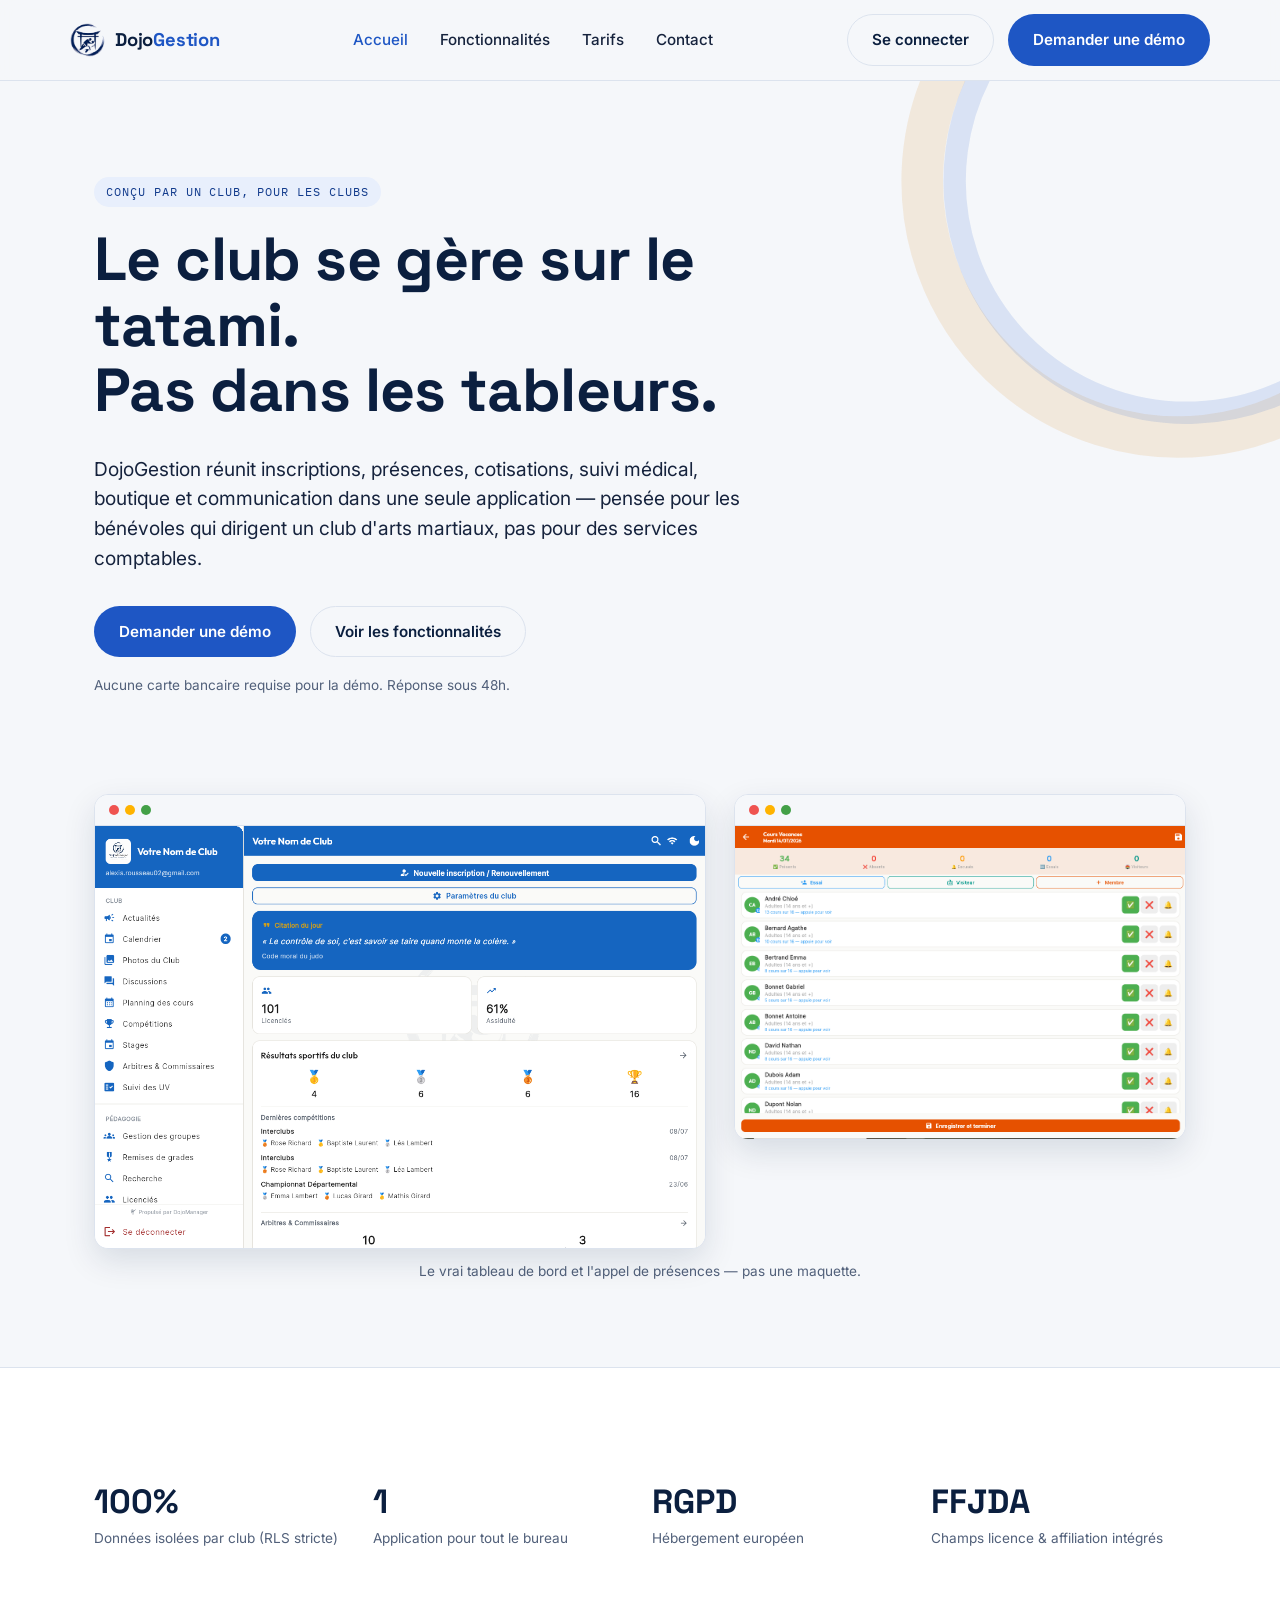
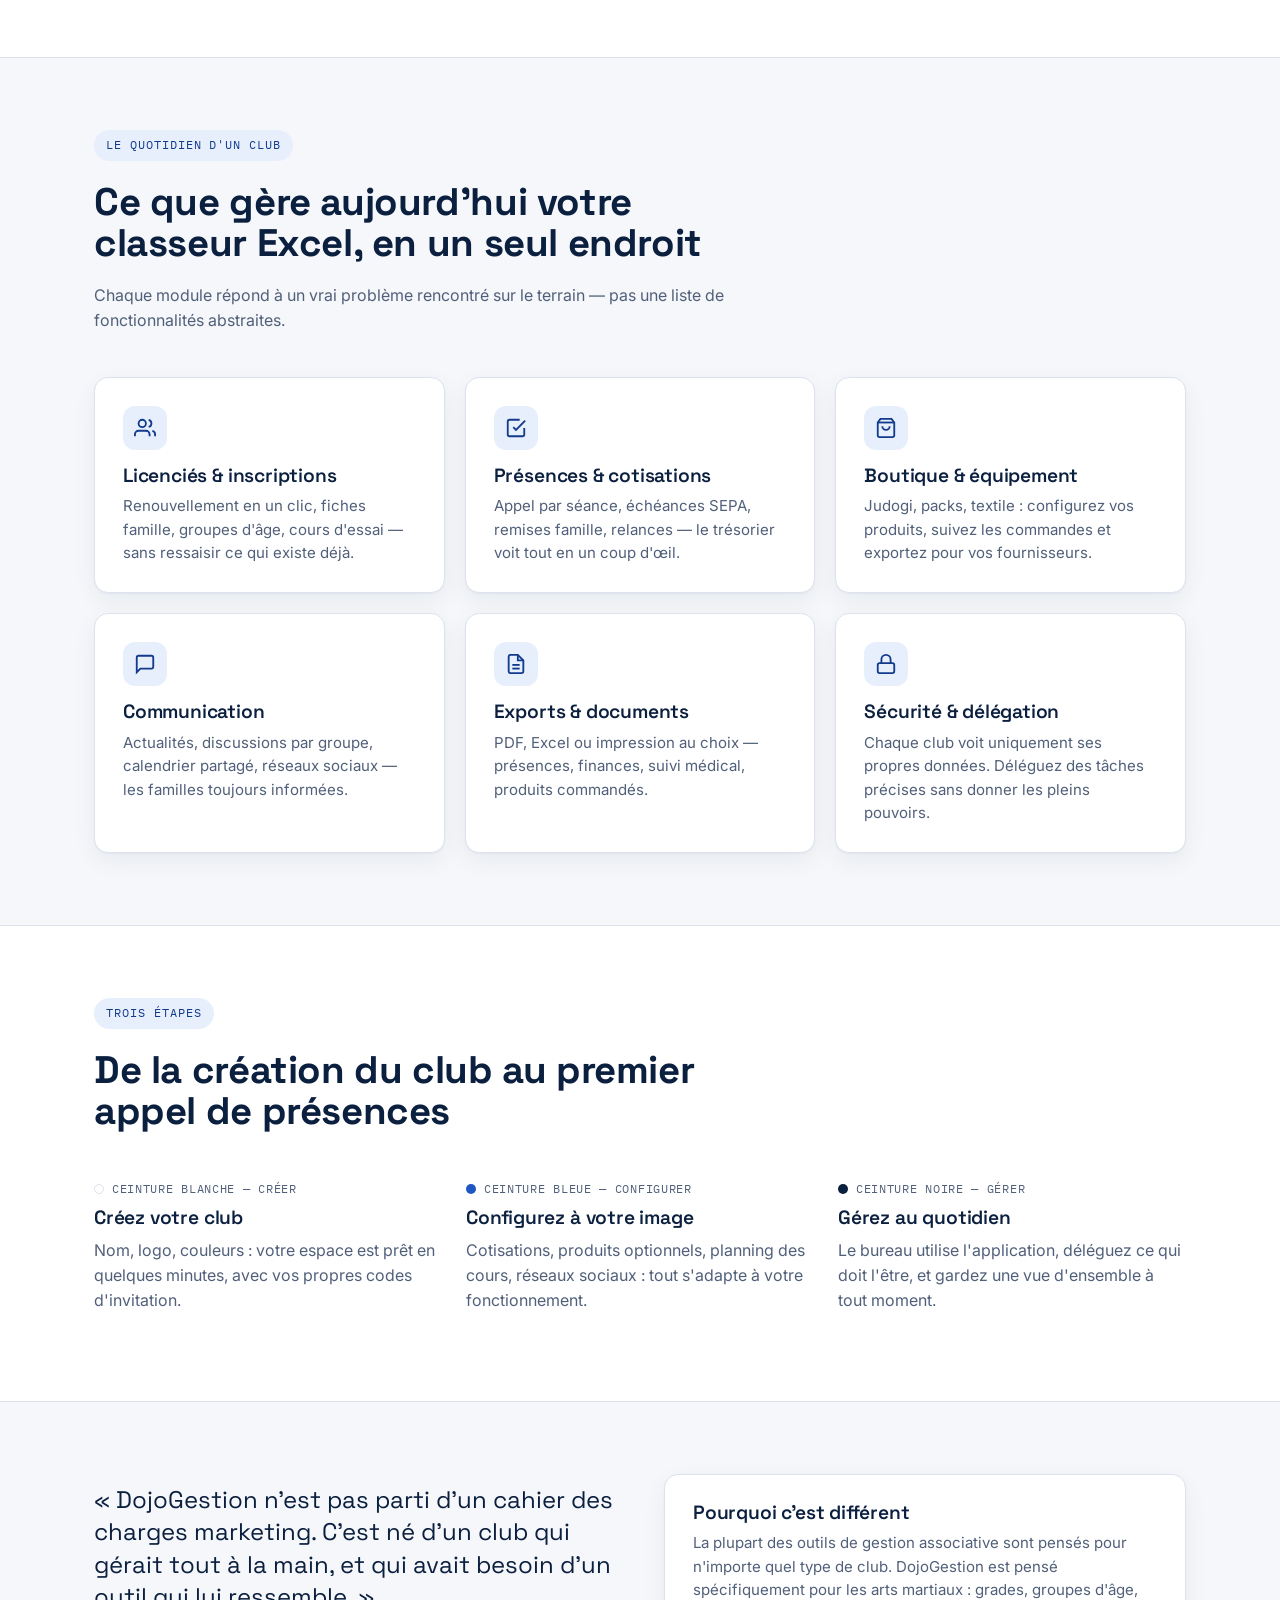
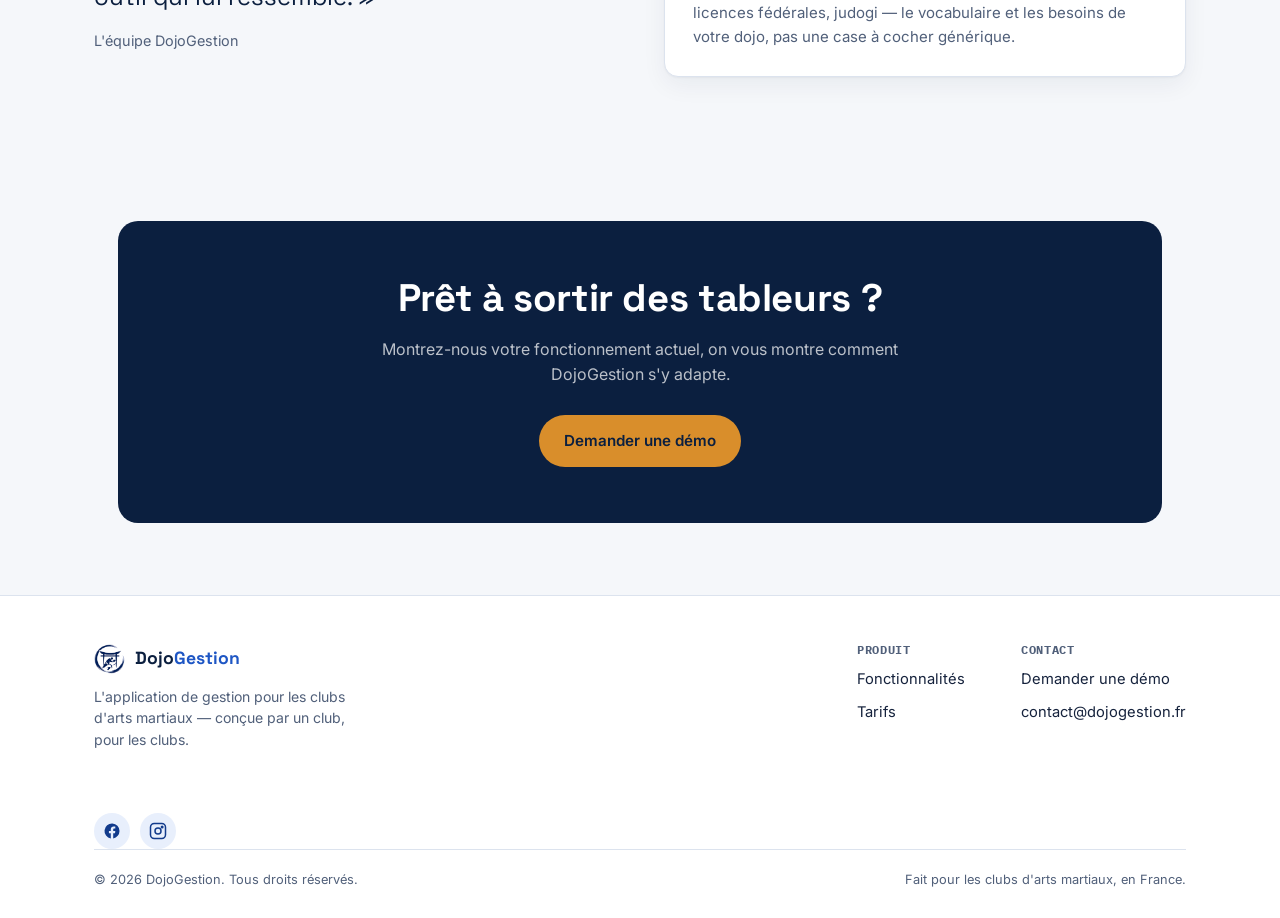
==== index.html @ 2e0feb03 "premier commit du site" ====
<!DOCTYPE html>
<html lang="fr">
<head>
<meta charset="UTF-8">
<meta name="viewport" content="width=device-width, initial-scale=1.0">
<title>DojoGestion — L'application de gestion pour les clubs d'arts martiaux</title>
<meta name="description" content="DojoGestion gère les inscriptions, présences, cotisations, boutique et communication de votre club d'arts martiaux — conçu par un club, pour les clubs.">
<link rel="icon" type="image/png" href="assets/favicon-32.png">
<link rel="apple-touch-icon" href="assets/apple-touch-icon.png">
<link rel="preconnect" href="https://fonts.googleapis.com">
<link href="https://fonts.googleapis.com/css2?family=Space+Grotesk:wght@500;600;700&family=Inter:wght@400;500;600;700&family=IBM+Plex+Mono:wght@500&display=swap" rel="stylesheet">
<link rel="stylesheet" href="styles.css">
</head>
<body>

<header class="site-header">
  <div class="container nav">
    <a href="index.html" class="nav-logo">
      <img src="assets/icon-mark.png" alt="">
      <span class="nav-logo-text"><span class="part-dojo">Dojo</span><span class="part-gestion">Gestion</span></span>
    </a>
    <nav class="nav-links" id="nav-links">
      <a href="index.html" class="active">Accueil</a>
      <a href="fonctionnalites.html">Fonctionnalités</a>
      <a href="tarifs.html">Tarifs</a>
      <a href="contact.html">Contact</a>
    </nav>
    <div class="nav-cta">
      <a href="contact.html" class="btn btn-ghost">Se connecter</a>
      <a href="contact.html" class="btn btn-primary">Demander une démo</a>
      <button class="nav-toggle" id="nav-toggle" aria-label="Ouvrir le menu" aria-expanded="false">
        <svg viewBox="0 0 24 24" fill="none" stroke="currentColor" stroke-width="2"><path d="M3 6h18M3 12h18M3 18h18"/></svg>
      </button>
    </div>
  </div>
</header>

<section class="hero">
  <svg class="hero-enso" viewBox="0 0 400 400" aria-hidden="true">
    <path d="M 200 40 A 160 160 0 1 1 55 130" fill="none" stroke="#D98E2B" stroke-width="26" stroke-linecap="round" opacity="0.16"/>
    <path d="M 210 55 A 145 145 0 1 1 80 125" fill="none" stroke="#1E56C4" stroke-width="14" stroke-linecap="round" opacity="0.14"/>
  </svg>
  <div class="container">
    <div class="hero-inner">
      <span class="eyebrow">Conçu par un club, pour les clubs</span>
      <h1>Le club se gère sur le tatami.<br>Pas dans les tableurs.</h1>
      <p class="lead">DojoGestion réunit inscriptions, présences, cotisations, suivi médical, boutique et communication dans une seule application — pensée pour les bénévoles qui dirigent un club d'arts martiaux, pas pour des services comptables.</p>
      <div class="hero-actions">
        <a href="contact.html" class="btn btn-primary">Demander une démo</a>
        <a href="fonctionnalites.html" class="btn btn-ghost">Voir les fonctionnalités</a>
      </div>
      <p class="hero-note">Aucune carte bancaire requise pour la démo. Réponse sous 48h.</p>
    </div>
  </div>
</section>

<section style="padding-top: 0;">
  <div class="container">
    <div class="showcase">
      <div class="browser-frame reveal">
        <div class="bar">
          <span class="dot-red"></span><span class="dot-amber"></span><span class="dot-green"></span>
        </div>
        <img src="assets/screenshots/dashboard.png" alt="Tableau de bord DojoGestion : licenciés, assiduité, résultats sportifs et dernières compétitions du club">
      </div>
      <div class="browser-frame reveal">
        <div class="bar">
          <span class="dot-red"></span><span class="dot-amber"></span><span class="dot-green"></span>
        </div>
        <img src="assets/screenshots/appel.png" alt="Appel de présences DojoGestion : liste des licenciés avec présent, absent ou excusé en un clic">
      </div>
    </div>
    <p class="showcase-caption">Le vrai tableau de bord et l'appel de présences — pas une maquette.</p>
  </div>
</section>

<section class="bg-paper">
  <div class="container">
    <div class="stat-bar">
      <div class="stat">
        <div class="stat-num">100%</div>
        <div class="stat-label">Données isolées par club (RLS stricte)</div>
      </div>
      <div class="stat">
        <div class="stat-num">1</div>
        <div class="stat-label">Application pour tout le bureau</div>
      </div>
      <div class="stat">
        <div class="stat-num">RGPD</div>
        <div class="stat-label">Hébergement européen</div>
      </div>
      <div class="stat">
        <div class="stat-num">FFJDA</div>
        <div class="stat-label">Champs licence &amp; affiliation intégrés</div>
      </div>
    </div>
  </div>
</section>

<section>
  <div class="container">
    <div class="section-head">
      <span class="eyebrow">Le quotidien d'un club</span>
      <h2>Ce que gère aujourd'hui votre classeur Excel, en un seul endroit</h2>
      <p>Chaque module répond à un vrai problème rencontré sur le terrain — pas une liste de fonctionnalités abstraites.</p>
    </div>
    <div class="grid grid-3">
      <div class="card reveal">
        <div class="card-icon"><svg viewBox="0 0 24 24" fill="none" stroke="currentColor" stroke-width="2"><path d="M17 21v-2a4 4 0 0 0-4-4H5a4 4 0 0 0-4 4v2"/><circle cx="9" cy="7" r="4"/><path d="M23 21v-2a4 4 0 0 0-3-3.87"/><path d="M16 3.13a4 4 0 0 1 0 7.75"/></svg></div>
        <h3>Licenciés &amp; inscriptions</h3>
        <p>Renouvellement en un clic, fiches famille, groupes d'âge, cours d'essai — sans ressaisir ce qui existe déjà.</p>
      </div>
      <div class="card reveal">
        <div class="card-icon"><svg viewBox="0 0 24 24" fill="none" stroke="currentColor" stroke-width="2"><path d="M9 11l3 3L22 4"/><path d="M21 12v7a2 2 0 0 1-2 2H5a2 2 0 0 1-2-2V5a2 2 0 0 1 2-2h11"/></svg></div>
        <h3>Présences &amp; cotisations</h3>
        <p>Appel par séance, échéances SEPA, remises famille, relances — le trésorier voit tout en un coup d'œil.</p>
      </div>
      <div class="card reveal">
        <div class="card-icon"><svg viewBox="0 0 24 24" fill="none" stroke="currentColor" stroke-width="2"><path d="M6 2 3 6v14a2 2 0 0 0 2 2h14a2 2 0 0 0 2-2V6l-3-4Z"/><path d="M3 6h18"/><path d="M16 10a4 4 0 0 1-8 0"/></svg></div>
        <h3>Boutique &amp; équipement</h3>
        <p>Judogi, packs, textile : configurez vos produits, suivez les commandes et exportez pour vos fournisseurs.</p>
      </div>
      <div class="card reveal">
        <div class="card-icon"><svg viewBox="0 0 24 24" fill="none" stroke="currentColor" stroke-width="2"><path d="M21 15a2 2 0 0 1-2 2H7l-4 4V5a2 2 0 0 1 2-2h14a2 2 0 0 1 2 2z"/></svg></div>
        <h3>Communication</h3>
        <p>Actualités, discussions par groupe, calendrier partagé, réseaux sociaux — les familles toujours informées.</p>
      </div>
      <div class="card reveal">
        <div class="card-icon"><svg viewBox="0 0 24 24" fill="none" stroke="currentColor" stroke-width="2"><path d="M14 2H6a2 2 0 0 0-2 2v16a2 2 0 0 0 2 2h12a2 2 0 0 0 2-2V8z"/><path d="M14 2v6h6"/><path d="M16 13H8"/><path d="M16 17H8"/></svg></div>
        <h3>Exports &amp; documents</h3>
        <p>PDF, Excel ou impression au choix — présences, finances, suivi médical, produits commandés.</p>
      </div>
      <div class="card reveal">
        <div class="card-icon"><svg viewBox="0 0 24 24" fill="none" stroke="currentColor" stroke-width="2"><rect x="3" y="11" width="18" height="11" rx="2"/><path d="M7 11V7a5 5 0 0 1 10 0v4"/></svg></div>
        <h3>Sécurité &amp; délégation</h3>
        <p>Chaque club voit uniquement ses propres données. Déléguez des tâches précises sans donner les pleins pouvoirs.</p>
      </div>
    </div>
  </div>
</section>

<section class="bg-paper">
  <div class="container">
    <div class="section-head">
      <span class="eyebrow">Trois étapes</span>
      <h2>De la création du club au premier appel de présences</h2>
    </div>
    <div class="belt-steps">
      <div class="belt-step reveal">
        <span class="belt-tag"><span class="belt-dot white"></span>Ceinture blanche — Créer</span>
        <h3>Créez votre club</h3>
        <p>Nom, logo, couleurs : votre espace est prêt en quelques minutes, avec vos propres codes d'invitation.</p>
      </div>
      <div class="belt-step reveal">
        <span class="belt-tag"><span class="belt-dot blue"></span>Ceinture bleue — Configurer</span>
        <h3>Configurez à votre image</h3>
        <p>Cotisations, produits optionnels, planning des cours, réseaux sociaux : tout s'adapte à votre fonctionnement.</p>
      </div>
      <div class="belt-step reveal">
        <span class="belt-tag"><span class="belt-dot black"></span>Ceinture noire — Gérer</span>
        <h3>Gérez au quotidien</h3>
        <p>Le bureau utilise l'application, déléguez ce qui doit l'être, et gardez une vue d'ensemble à tout moment.</p>
      </div>
    </div>
  </div>
</section>

<section>
  <div class="container">
    <div class="origin reveal">
      <div>
        <p class="origin-quote">« DojoGestion n'est pas parti d'un cahier des charges marketing. C'est né d'un club qui gérait tout à la main, et qui avait besoin d'un outil qui lui ressemble. »</p>
        <p class="origin-role">L'équipe DojoGestion</p>
      </div>
      <div>
        <div class="card">
          <h3>Pourquoi c'est différent</h3>
          <p>La plupart des outils de gestion associative sont pensés pour n'importe quel type de club. DojoGestion est pensé spécifiquement pour les arts martiaux : grades, groupes d'âge, licences fédérales, judogi — le vocabulaire et les besoins de votre dojo, pas une case à cocher générique.</p>
        </div>
      </div>
    </div>
  </div>
</section>

<section>
  <div class="container">
    <div class="cta-band">
      <h2>Prêt à sortir des tableurs ?</h2>
      <p>Montrez-nous votre fonctionnement actuel, on vous montre comment DojoGestion s'y adapte.</p>
      <a href="contact.html" class="btn btn-primary">Demander une démo</a>
    </div>
  </div>
</section>

<footer class="site-footer">
  <div class="container">
    <div class="footer-top">
      <div>
        <div class="footer-logo">
          <img src="assets/icon-mark.png" alt="">
          <span class="footer-logo-text"><span class="part-dojo">Dojo</span><span class="part-gestion">Gestion</span></span>
        </div>
        <p class="footer-tag">L'application de gestion pour les clubs d'arts martiaux — conçue par un club, pour les clubs.</p>
      </div>
      <div class="footer-links">
        <div class="footer-col">
          <h4>Produit</h4>
          <a href="fonctionnalites.html">Fonctionnalités</a>
          <a href="tarifs.html">Tarifs</a>
        </div>
        <div class="footer-col">
          <h4>Contact</h4>
          <a href="contact.html">Demander une démo</a>
          <a href="mailto:contact@dojogestion.fr">contact@dojogestion.fr</a>
        </div>
      </div>
    </div>
    <div class="footer-social">
      <!-- Remplacez # par vos vraies pages une fois créées -->
      <a href="#" aria-label="Facebook" target="_blank" rel="noopener">
        <svg viewBox="0 0 24 24" fill="currentColor"><path d="M22 12a10 10 0 1 0-11.6 9.9v-7H7.9V12h2.5V9.8c0-2.5 1.5-3.9 3.8-3.9 1.1 0 2.2.2 2.2.2v2.4h-1.2c-1.2 0-1.6.8-1.6 1.6V12h2.8l-.4 2.9h-2.4v7A10 10 0 0 0 22 12Z"/></svg>
      </a>
      <a href="#" aria-label="Instagram" target="_blank" rel="noopener">
        <svg viewBox="0 0 24 24" fill="none" stroke="currentColor" stroke-width="2"><rect x="2" y="2" width="20" height="20" rx="5"/><circle cx="12" cy="12" r="4"/><circle cx="17.5" cy="6.5" r="1"/></svg>
      </a>
    </div>
    <div class="footer-bottom">
      <span>© 2026 DojoGestion. Tous droits réservés.</span>
      <span>Fait pour les clubs d'arts martiaux, en France.</span>
    </div>
  </div>
</footer>

<script src="main.js"></script>
</body>
</html>
---- styles.css ----
/* ============================================================
   DojoGestion — Design tokens
   Palette dérivée du logo : marine profond + bleu judogi,
   fond "brume de tatami" quasi blanc, accent ambre (ceinture/
   médaille) réservé aux moments qui comptent.
   ============================================================ */

:root {
  --ink: #0B1F3F;
  --blue: #1E56C4;
  --blue-deep: #123B8C;
  --blue-soft: #E8EFFC;
  --mist: #F5F7FA;
  --paper: #FFFFFF;
  --gold: #D98E2B;
  --gold-soft: #FBEDD8;
  --line: #DCE3EE;
  --text: #16233D;
  --text-muted: #51607A;

  --font-display: 'Space Grotesk', sans-serif;
  --font-body: 'Inter', sans-serif;
  --font-mono: 'IBM Plex Mono', monospace;

  --radius: 14px;
  --radius-sm: 8px;
  --shadow-card: 0 1px 2px rgba(11, 31, 63, 0.04), 0 8px 24px rgba(11, 31, 63, 0.06);
  --shadow-lift: 0 12px 32px rgba(11, 31, 63, 0.12);
  --max: 1140px;
}

@media (prefers-reduced-motion: reduce) {
  * { animation-duration: 0.001ms !important; animation-iteration-count: 1 !important; transition-duration: 0.001ms !important; scroll-behavior: auto !important; }
}

* { box-sizing: border-box; }
html { scroll-behavior: smooth; }

body {
  margin: 0;
  font-family: var(--font-body);
  color: var(--text);
  background: var(--mist);
  line-height: 1.55;
  -webkit-font-smoothing: antialiased;
}

img { max-width: 100%; display: block; }

a { color: var(--blue); text-decoration: none; }
a:hover { color: var(--blue-deep); }

a:focus-visible,
button:focus-visible,
input:focus-visible,
textarea:focus-visible {
  outline: 3px solid var(--gold);
  outline-offset: 2px;
}

h1, h2, h3, h4 {
  font-family: var(--font-display);
  color: var(--ink);
  line-height: 1.08;
  margin: 0 0 0.5em;
  letter-spacing: -0.01em;
}

h1 { font-size: clamp(2.4rem, 5vw, 3.8rem); font-weight: 700; }
h2 { font-size: clamp(1.7rem, 3.2vw, 2.4rem); font-weight: 700; }
h3 { font-size: 1.2rem; font-weight: 600; }

p { margin: 0 0 1em; color: var(--text-muted); }
p.lead { font-size: 1.2rem; color: var(--text); }

.container {
  max-width: var(--max);
  margin: 0 auto;
  padding: 0 24px;
}

/* ---------- Buttons ---------- */
.btn {
  display: inline-flex;
  align-items: center;
  gap: 8px;
  font-family: var(--font-body);
  font-weight: 600;
  font-size: 0.95rem;
  padding: 13px 24px;
  border-radius: 999px;
  border: 1px solid transparent;
  cursor: pointer;
  transition: transform 0.15s ease, box-shadow 0.15s ease, background 0.15s ease, color 0.15s ease;
  white-space: nowrap;
}
.btn-primary { background: var(--blue); color: #fff; }
.btn-primary:hover { background: var(--blue-deep); color: #fff; transform: translateY(-1px); box-shadow: var(--shadow-lift); }
.btn-ghost { background: transparent; color: var(--ink); border-color: var(--line); }
.btn-ghost:hover { border-color: var(--blue); color: var(--blue); }
.btn-gold { background: var(--gold); color: var(--ink); }
.btn-gold:hover { background: #C67D1F; transform: translateY(-1px); box-shadow: var(--shadow-lift); }
.btn-block { width: 100%; justify-content: center; }

/* ---------- Header / Nav ---------- */
.site-header {
  position: sticky;
  top: 0;
  z-index: 40;
  background: rgba(245, 247, 250, 0.86);
  backdrop-filter: blur(10px);
  border-bottom: 1px solid var(--line);
}
.nav {
  display: flex;
  align-items: center;
  justify-content: space-between;
  padding: 14px 0;
}
.nav-logo { display: flex; align-items: center; gap: 10px; }
.nav-logo img { height: 34px; width: auto; }
.nav-logo-text {
  font-family: var(--font-display);
  font-size: 1.15rem;
  font-weight: 700;
  letter-spacing: -0.01em;
  white-space: nowrap;
}
.nav-logo-text .part-dojo { color: var(--ink); }
.nav-logo-text .part-gestion { color: var(--blue); }
.nav-links {
  display: flex;
  align-items: center;
  gap: 32px;
}
.nav-links a {
  color: var(--text);
  font-weight: 500;
  font-size: 0.95rem;
}
.nav-links a.active { color: var(--blue); }
.nav-cta { display: flex; align-items: center; gap: 14px; }
.nav-toggle {
  display: none;
  background: none;
  border: none;
  cursor: pointer;
  padding: 6px;
}
.nav-toggle svg { width: 26px; height: 26px; color: var(--ink); }

@media (max-width: 860px) {
  .nav-links {
    position: fixed;
    inset: 64px 0 0 0;
    background: var(--paper);
    flex-direction: column;
    align-items: flex-start;
    padding: 24px;
    gap: 20px;
    transform: translateY(-110%);
    transition: transform 0.25s ease;
    border-bottom: 1px solid var(--line);
  }
  .nav-links.open { transform: translateY(0); }
  .nav-toggle { display: inline-flex; }
  .nav-cta .btn-ghost { display: none; }
}

/* ---------- Hero + ensō signature ---------- */
.hero {
  position: relative;
  overflow: hidden;
  padding: 96px 0 72px;
}
.hero-enso {
  position: absolute;
  top: -220px;
  right: -220px;
  width: 640px;
  height: 640px;
  opacity: 0.9;
  pointer-events: none;
}
.hero-inner {
  position: relative;
  z-index: 1;
  max-width: 680px;
}
.eyebrow {
  display: inline-flex;
  align-items: center;
  gap: 8px;
  font-family: var(--font-mono);
  font-size: 0.75rem;
  letter-spacing: 0.08em;
  text-transform: uppercase;
  color: var(--blue-deep);
  background: var(--blue-soft);
  padding: 6px 12px;
  border-radius: 999px;
  margin-bottom: 20px;
}
.hero-actions {
  display: flex;
  gap: 14px;
  margin-top: 32px;
  flex-wrap: wrap;
}
.hero-note {
  margin-top: 18px;
  font-size: 0.85rem;
  color: var(--text-muted);
}

/* ---------- Sections ---------- */
section { padding: 72px 0; }
.section-head { max-width: 640px; margin-bottom: 44px; }
.section-head p { margin: 0; }

.bg-paper { background: var(--paper); border-top: 1px solid var(--line); border-bottom: 1px solid var(--line); }

/* ---------- Cards / grids ---------- */
.grid {
  display: grid;
  gap: 20px;
}
.grid-3 { grid-template-columns: repeat(3, 1fr); }
.grid-2 { grid-template-columns: repeat(2, 1fr); }
@media (max-width: 860px) {
  .grid-3, .grid-2 { grid-template-columns: 1fr; }
}

.card {
  background: var(--paper);
  border: 1px solid var(--line);
  border-radius: var(--radius);
  padding: 28px;
  box-shadow: var(--shadow-card);
}
.card-icon {
  width: 44px;
  height: 44px;
  border-radius: 12px;
  background: var(--blue-soft);
  color: var(--blue-deep);
  display: flex;
  align-items: center;
  justify-content: center;
  margin-bottom: 16px;
}
.card-icon svg { width: 22px; height: 22px; }
.card h3 { margin-bottom: 8px; }
.card p { margin: 0; font-size: 0.94rem; }

/* ---------- Belt journey (séquence réelle : onboarding) ---------- */
.belt-steps {
  display: grid;
  grid-template-columns: repeat(3, 1fr);
  gap: 24px;
}
@media (max-width: 860px) { .belt-steps { grid-template-columns: 1fr; } }
.belt-step { position: relative; padding-left: 0; }
.belt-tag {
  display: inline-flex;
  align-items: center;
  gap: 8px;
  font-family: var(--font-mono);
  font-size: 0.72rem;
  letter-spacing: 0.06em;
  text-transform: uppercase;
  color: var(--text-muted);
  margin-bottom: 10px;
}
.belt-dot { width: 10px; height: 10px; border-radius: 50%; display: inline-block; }
.belt-dot.white { background: #fff; border: 1.5px solid var(--line); }
.belt-dot.blue { background: var(--blue); }
.belt-dot.black { background: var(--ink); }

/* ---------- Feature list (fonctionnalités page) ---------- */
.feature-block { padding: 56px 0; border-top: 1px solid var(--line); }
.feature-block:first-of-type { border-top: none; }
.feature-grid {
  display: grid;
  grid-template-columns: 0.9fr 1.1fr;
  gap: 48px;
  align-items: start;
}
@media (max-width: 860px) { .feature-grid { grid-template-columns: 1fr; gap: 24px; } }
.feature-list { list-style: none; margin: 0; padding: 0; display: grid; gap: 14px; }
.feature-list li {
  display: flex;
  gap: 12px;
  align-items: flex-start;
  font-size: 0.96rem;
  color: var(--text);
}
.feature-list svg { flex-shrink: 0; width: 18px; height: 18px; color: var(--blue); margin-top: 3px; }

/* ---------- Stat bar ---------- */
.stat-bar {
  display: grid;
  grid-template-columns: repeat(4, 1fr);
  gap: 24px;
  padding: 36px 0;
}
@media (max-width: 860px) { .stat-bar { grid-template-columns: repeat(2, 1fr); } }
.stat { text-align: left; }
.stat-num { font-family: var(--font-display); font-size: 2.1rem; font-weight: 700; color: var(--ink); }
.stat-label { font-size: 0.85rem; color: var(--text-muted); }

/* ---------- Pricing ---------- */
.pricing-card {
  background: var(--paper);
  border: 1px solid var(--line);
  border-radius: var(--radius);
  padding: 36px;
  box-shadow: var(--shadow-card);
  text-align: center;
  max-width: 520px;
  margin: 0 auto;
}
.pricing-card .price-tag {
  font-family: var(--font-mono);
  font-size: 0.85rem;
  letter-spacing: 0.04em;
  text-transform: uppercase;
  color: var(--blue-deep);
  background: var(--blue-soft);
  display: inline-block;
  padding: 6px 14px;
  border-radius: 999px;
  margin-bottom: 18px;
}
.pricing-includes {
  text-align: left;
  list-style: none;
  margin: 24px 0;
  padding: 0;
  display: grid;
  gap: 10px;
}
.pricing-includes li { display: flex; gap: 10px; font-size: 0.94rem; color: var(--text); }
.pricing-includes svg { width: 18px; height: 18px; color: var(--blue); flex-shrink: 0; margin-top: 2px; }

.tier-grid { display: grid; grid-template-columns: repeat(3, 1fr); gap: 20px; margin-top: 48px; }
@media (max-width: 860px) { .tier-grid { grid-template-columns: 1fr; } }
.tier-card { background: var(--paper); border: 1px solid var(--line); border-radius: var(--radius); padding: 26px; }
.tier-card h3 { margin-bottom: 6px; }
.tier-card .tier-for { font-size: 0.85rem; color: var(--text-muted); margin-bottom: 16px; }

/* ---------- Origin story ---------- */
.origin {
  display: grid;
  grid-template-columns: 1fr 1fr;
  gap: 48px;
  align-items: center;
}
@media (max-width: 860px) { .origin { grid-template-columns: 1fr; } }
.origin-quote {
  font-family: var(--font-display);
  font-size: 1.5rem;
  color: var(--ink);
  line-height: 1.35;
  margin: 0 0 16px;
}
.origin-role { font-size: 0.9rem; color: var(--text-muted); }

/* ---------- CTA band ---------- */
.cta-band {
  background: var(--ink);
  color: #fff;
  border-radius: 20px;
  padding: 56px;
  text-align: center;
  margin: 0 24px;
}
.cta-band h2 { color: #fff; }
.cta-band p { color: rgba(255,255,255,0.72); max-width: 520px; margin: 0 auto 28px; }
.cta-band .btn-primary { background: var(--gold); color: var(--ink); }
.cta-band .btn-primary:hover { background: #C67D1F; }

/* ---------- Form ---------- */
.form-card {
  background: var(--paper);
  border: 1px solid var(--line);
  border-radius: var(--radius);
  padding: 36px;
  box-shadow: var(--shadow-card);
  max-width: 560px;
}
.field { margin-bottom: 18px; }
.field label {
  display: block;
  font-size: 0.85rem;
  font-weight: 600;
  color: var(--ink);
  margin-bottom: 6px;
}
.field .req { color: var(--gold); }
.field input,
.field textarea {
  width: 100%;
  font-family: var(--font-body);
  font-size: 0.95rem;
  padding: 12px 14px;
  border-radius: var(--radius-sm);
  border: 1px solid var(--line);
  background: var(--mist);
  color: var(--text);
}
.field textarea { resize: vertical; min-height: 110px; }
.field input:focus,
.field textarea:focus { outline: none; border-color: var(--blue); background: var(--paper); }

.form-status {
  margin-top: 16px;
  padding: 12px 14px;
  border-radius: var(--radius-sm);
  font-size: 0.9rem;
  display: none;
}
.form-status.show { display: block; }
.form-status.ok { background: #E6F4EA; color: #1E7A34; }
.form-status.err { background: #FBE7E7; color: #B3261E; }

/* ---------- Contact split ---------- */
.contact-grid {
  display: grid;
  grid-template-columns: 1fr 1fr;
  gap: 48px;
  align-items: start;
}
@media (max-width: 860px) { .contact-grid { grid-template-columns: 1fr; } }
.contact-info-item { display: flex; gap: 14px; margin-bottom: 20px; }
.contact-info-item .card-icon { margin-bottom: 0; flex-shrink: 0; }

/* ---------- Footer ---------- */
.site-footer {
  background: var(--paper);
  border-top: 1px solid var(--line);
  padding: 48px 0 28px;
}
.footer-top {
  display: flex;
  justify-content: space-between;
  align-items: flex-start;
  gap: 32px;
  flex-wrap: wrap;
  padding-bottom: 32px;
}
.footer-logo { display: flex; align-items: center; gap: 10px; margin-bottom: 12px; }
.footer-logo img { height: 30px; }
.footer-logo-text {
  font-family: var(--font-display);
  font-size: 1.1rem;
  font-weight: 700;
}
.footer-logo-text .part-dojo { color: var(--ink); }
.footer-logo-text .part-gestion { color: var(--blue); }
.footer-tag { font-size: 0.88rem; color: var(--text-muted); max-width: 280px; }
.footer-links { display: flex; gap: 56px; flex-wrap: wrap; }
.footer-col h4 {
  font-family: var(--font-mono);
  font-size: 0.72rem;
  letter-spacing: 0.06em;
  text-transform: uppercase;
  color: var(--text-muted);
  margin-bottom: 12px;
}
.footer-col a { display: block; color: var(--text); font-size: 0.92rem; margin-bottom: 10px; }
.footer-social { display: flex; gap: 10px; margin-top: 16px; }
.footer-social a {
  width: 36px;
  height: 36px;
  border-radius: 50%;
  background: var(--blue-soft);
  color: var(--blue-deep);
  display: flex;
  align-items: center;
  justify-content: center;
  transition: background 0.15s ease, color 0.15s ease;
}
.footer-social a:hover { background: var(--blue); color: #fff; }
.footer-social svg { width: 18px; height: 18px; }
.footer-bottom {
  border-top: 1px solid var(--line);
  padding-top: 20px;
  font-size: 0.8rem;
  color: var(--text-muted);
  display: flex;
  justify-content: space-between;
  flex-wrap: wrap;
  gap: 8px;
}

/* ---------- Product showcase (cadre façon navigateur) ---------- */
.showcase {
  display: grid;
  grid-template-columns: 1.15fr 0.85fr;
  gap: 28px;
  align-items: start;
  margin-top: 12px;
}
@media (max-width: 960px) { .showcase { grid-template-columns: 1fr; } }

.browser-frame {
  background: var(--paper);
  border: 1px solid var(--line);
  border-radius: 14px;
  overflow: hidden;
  box-shadow: var(--shadow-lift);
}
.browser-frame .bar {
  display: flex;
  align-items: center;
  gap: 6px;
  padding: 10px 14px;
  background: var(--mist);
  border-bottom: 1px solid var(--line);
}
.browser-frame .bar span {
  width: 10px;
  height: 10px;
  border-radius: 50%;
  display: inline-block;
}
.browser-frame .bar .dot-red { background: #EF5350; }
.browser-frame .bar .dot-amber { background: #FFB300; }
.browser-frame .bar .dot-green { background: #43A047; }
.browser-frame img { display: block; width: 100%; height: auto; }

.showcase-caption {
  margin-top: 12px;
  font-size: 0.85rem;
  color: var(--text-muted);
  text-align: center;
}

.mini-showcase {
  display: grid;
  grid-template-columns: 1.3fr 0.7fr;
  gap: 14px;
  margin-bottom: 20px;
}
@media (max-width: 640px) { .mini-showcase { grid-template-columns: 1fr; } }
.mt-0 { margin-top: 0; }

/* ---------- Utilities ---------- */
.text-center { text-align: center; }
.reveal { opacity: 1; transform: none; transition: opacity 0.5s ease, transform 0.5s ease; }
.reveal.pending { opacity: 0; transform: translateY(14px); }
.reveal.pending.in { opacity: 1; transform: translateY(0); }
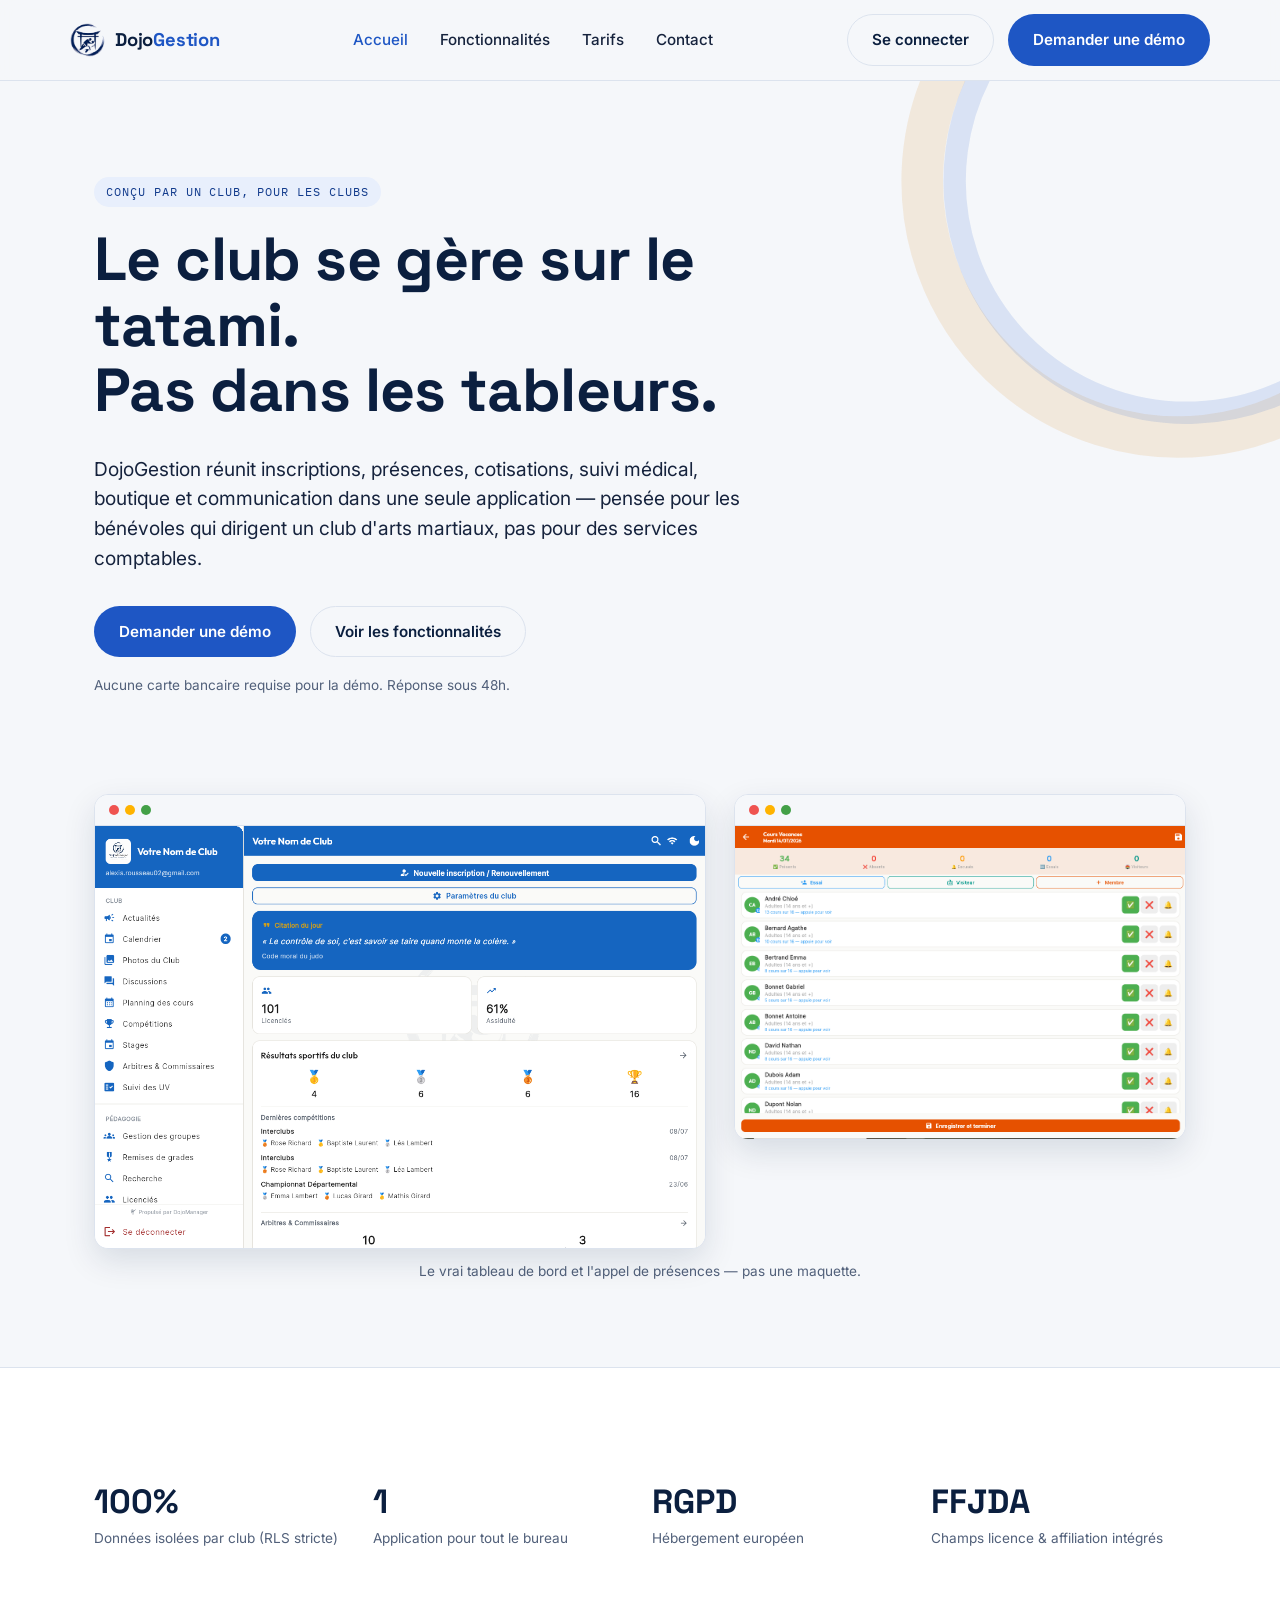
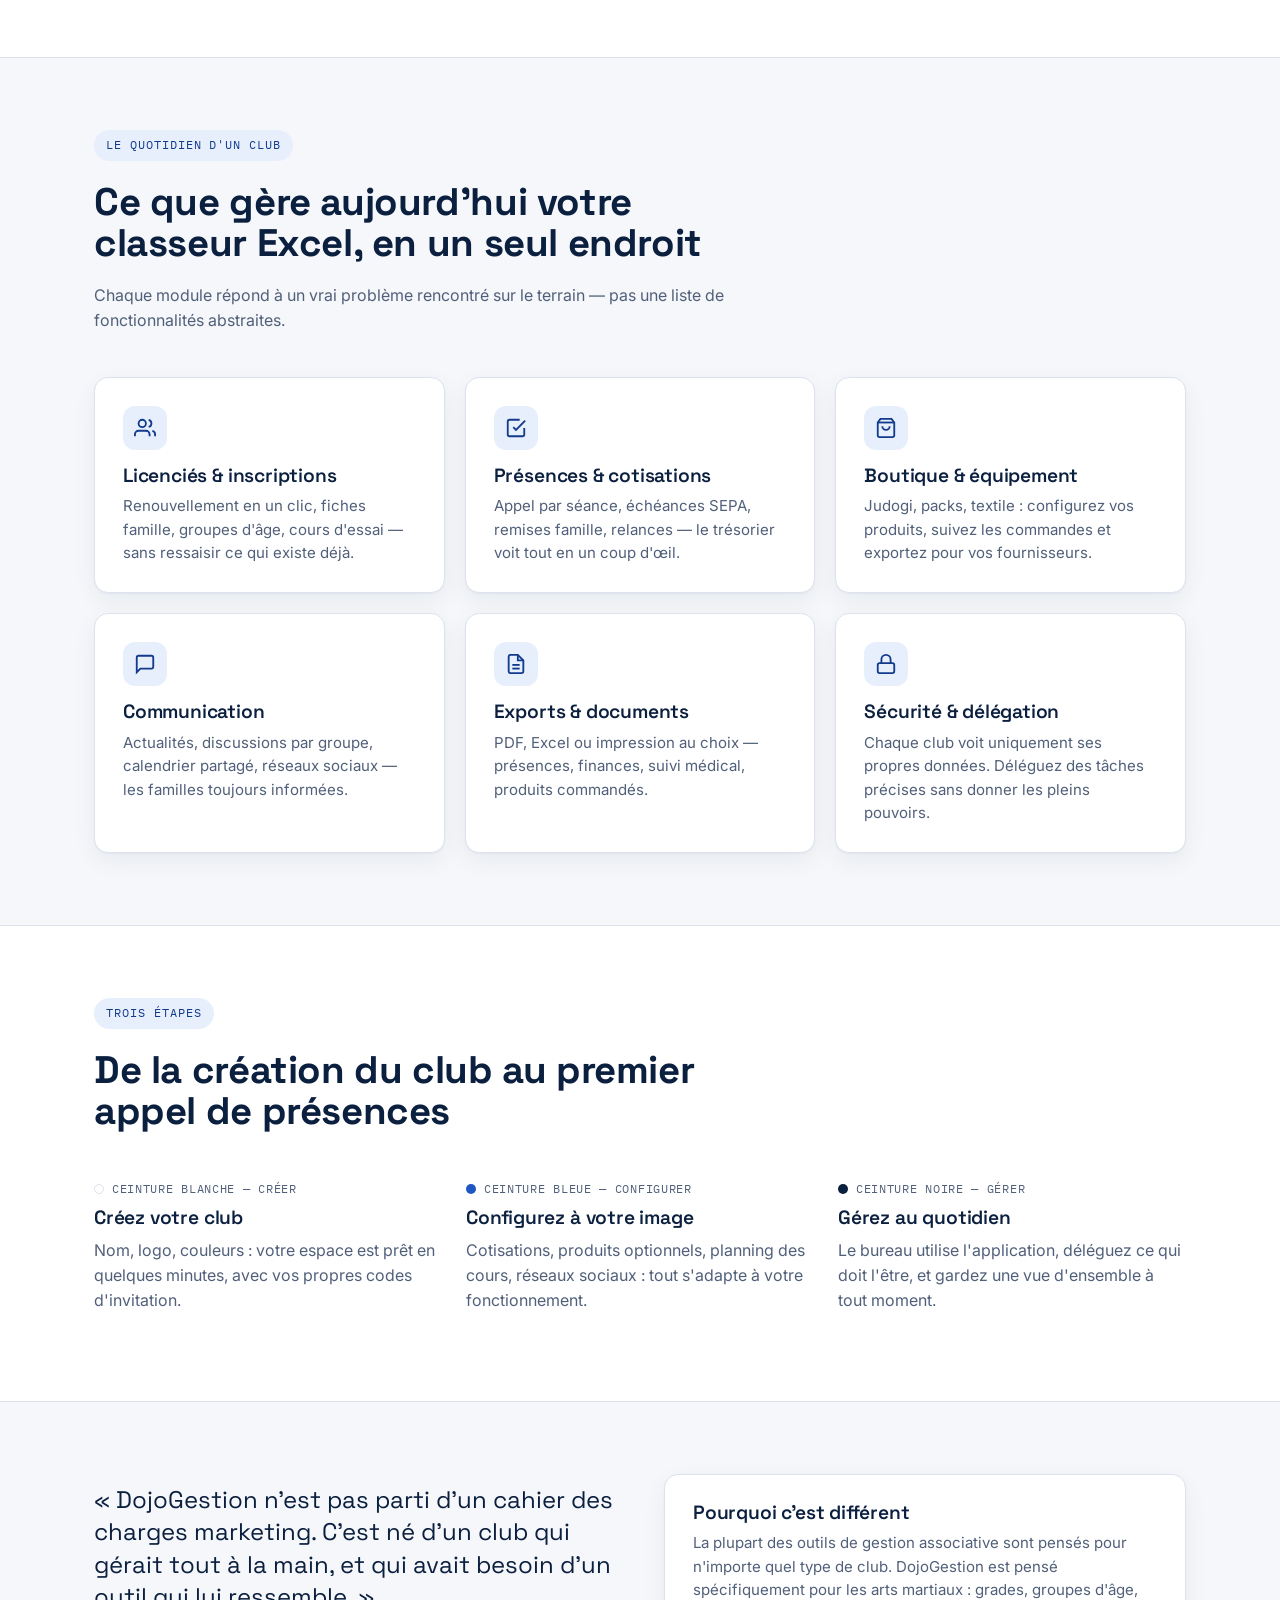
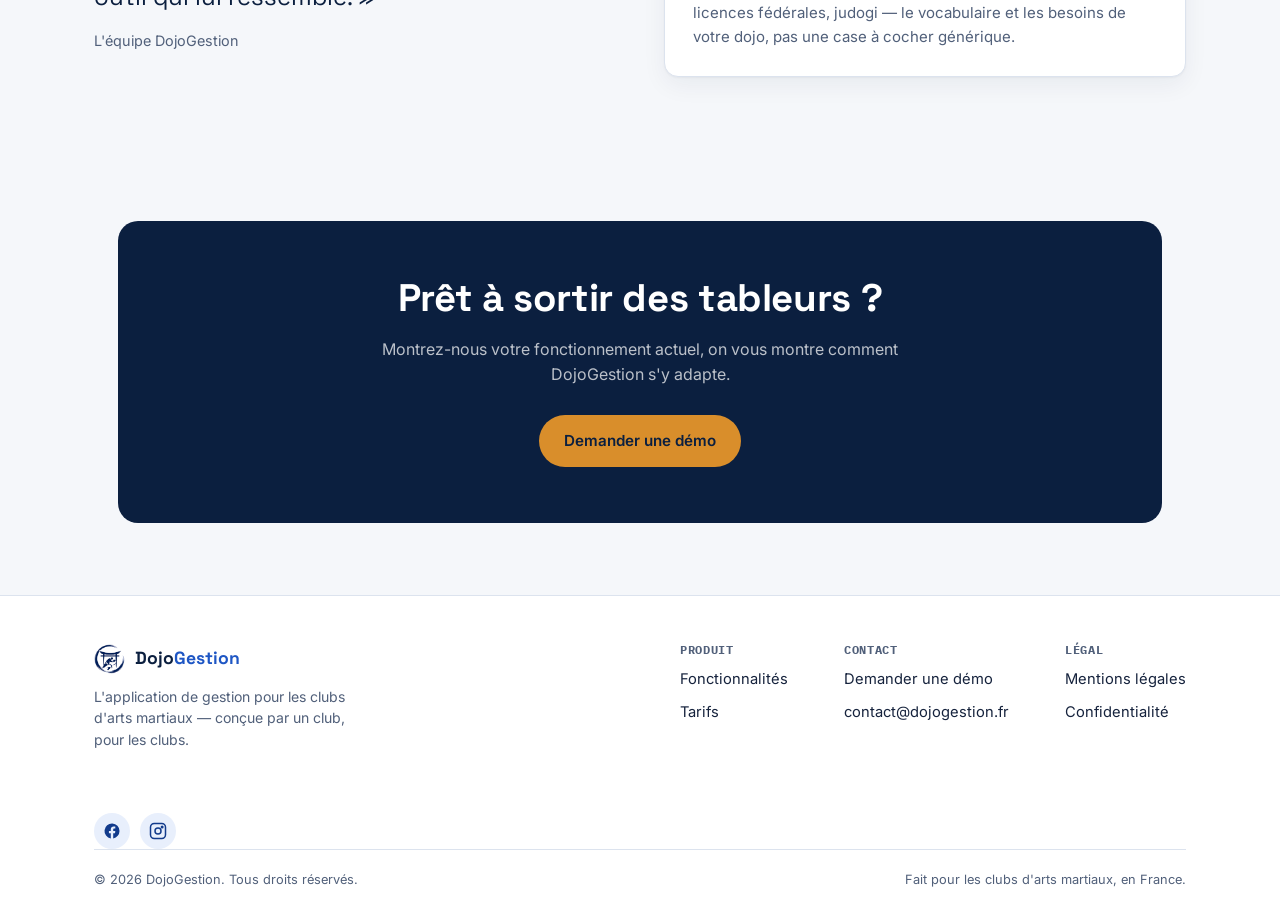
==== commit 906f2b0c: "correction footer legal manquant" ====
--- a/index.html
+++ b/index.html
@@ -213,6 +213,11 @@
           <a href="contact.html">Demander une démo</a>
           <a href="mailto:contact@dojogestion.fr">contact@dojogestion.fr</a>
         </div>
+        <div class="footer-col">
+          <h4>Légal</h4>
+          <a href="mentions-legales.html">Mentions légales</a>
+          <a href="confidentialite.html">Confidentialité</a>
+        </div>
       </div>
     </div>
     <div class="footer-social">
